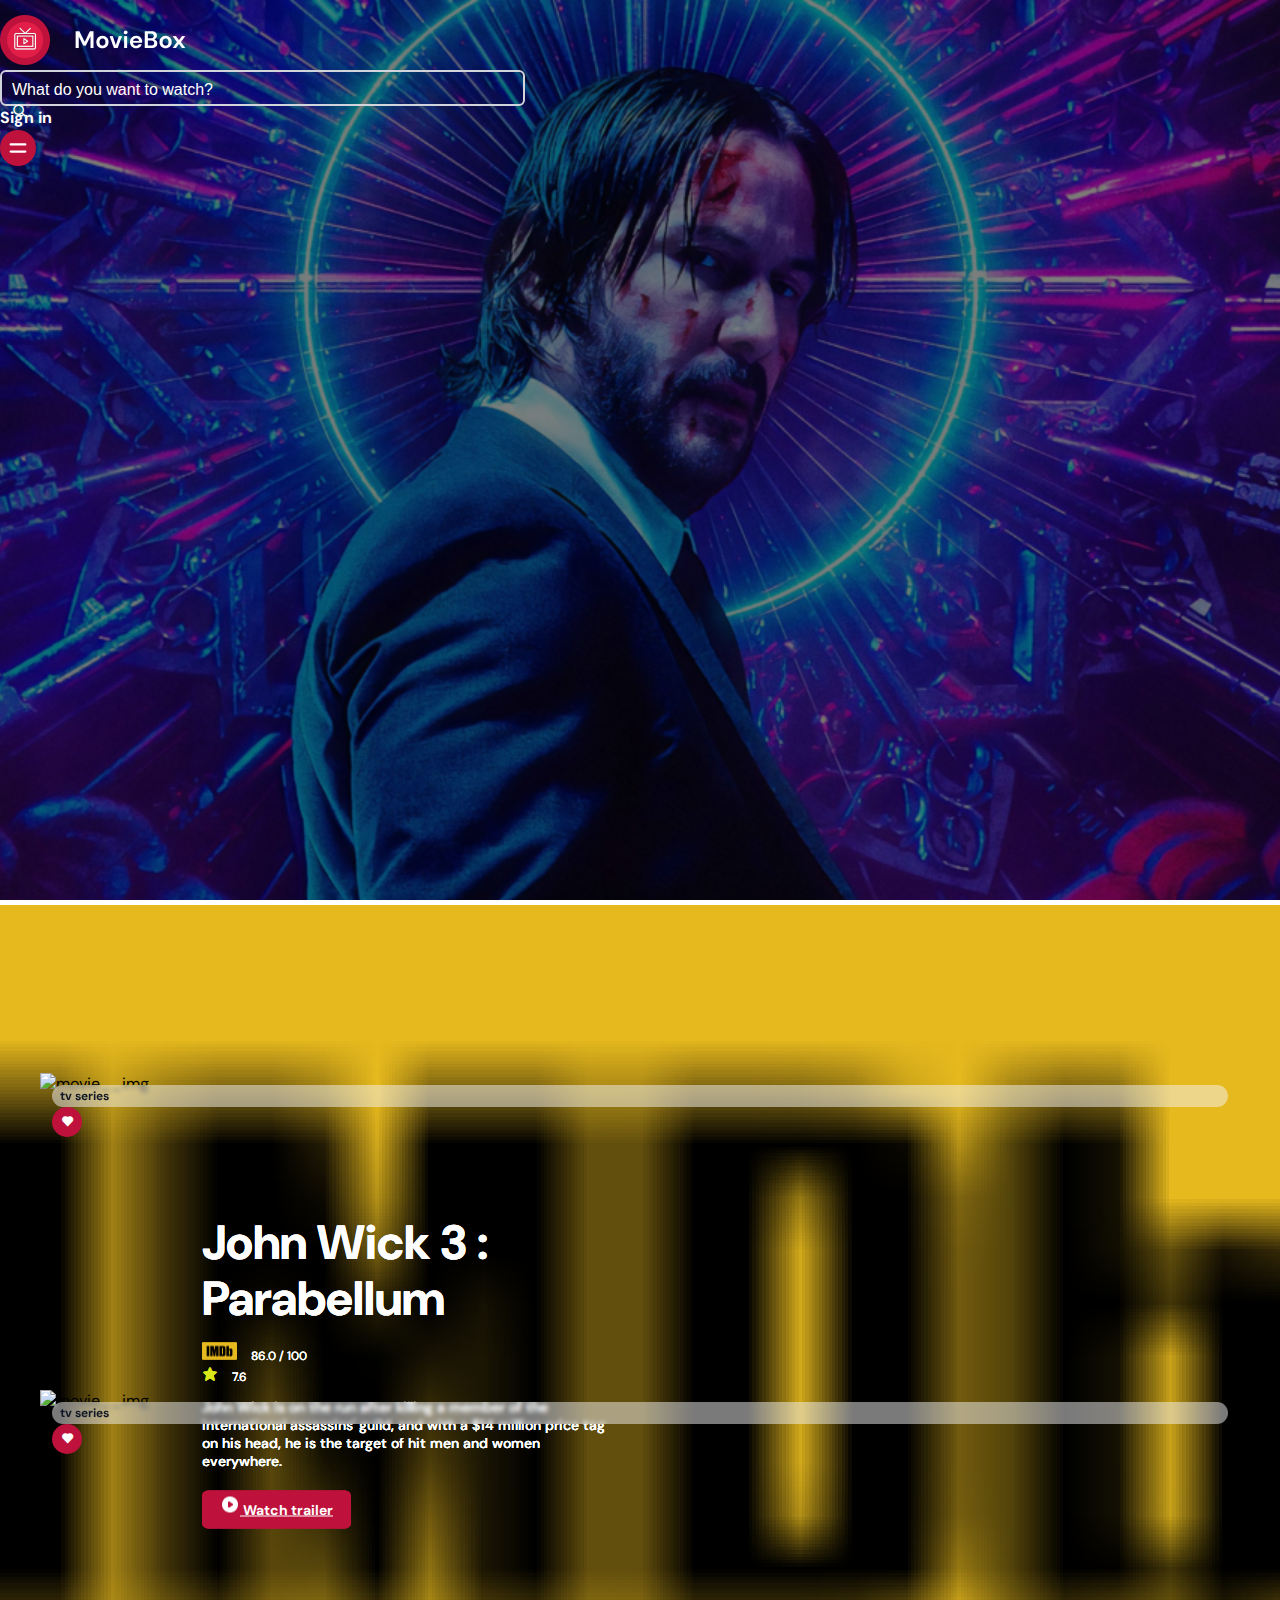
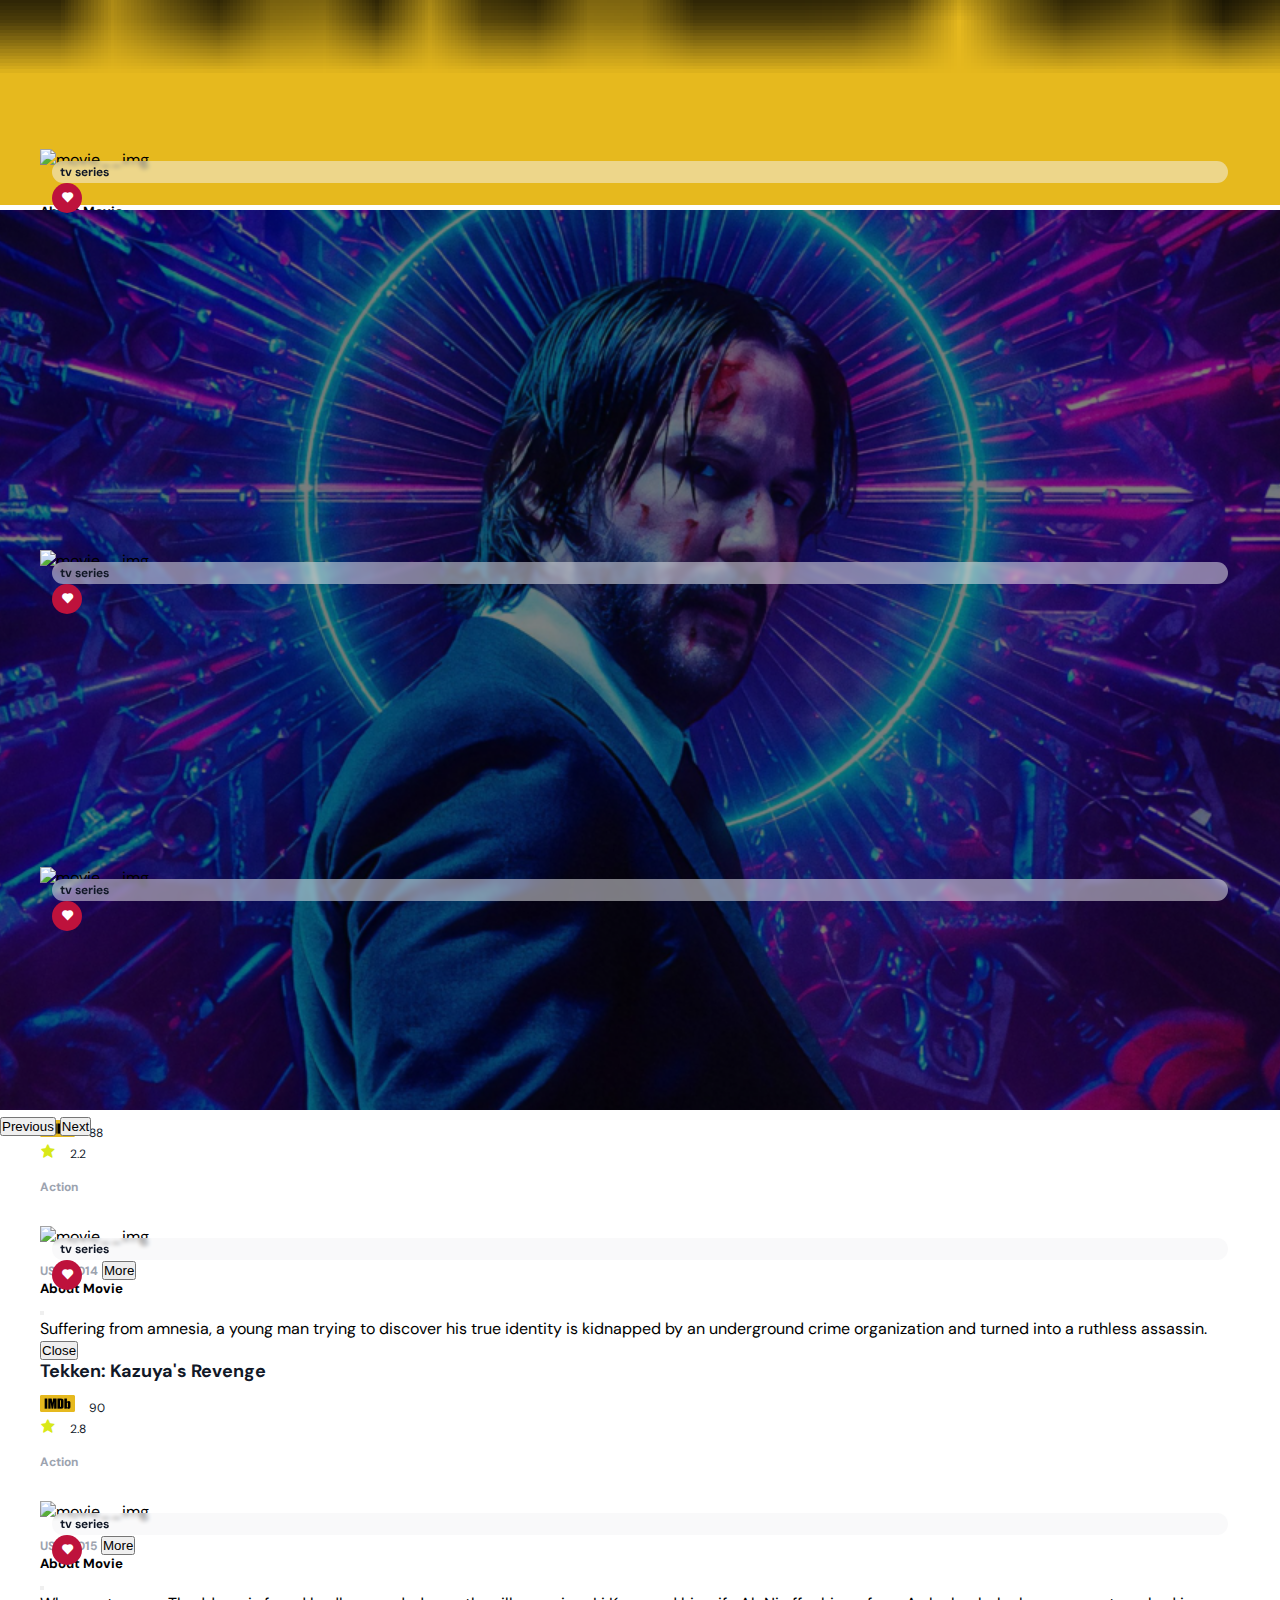
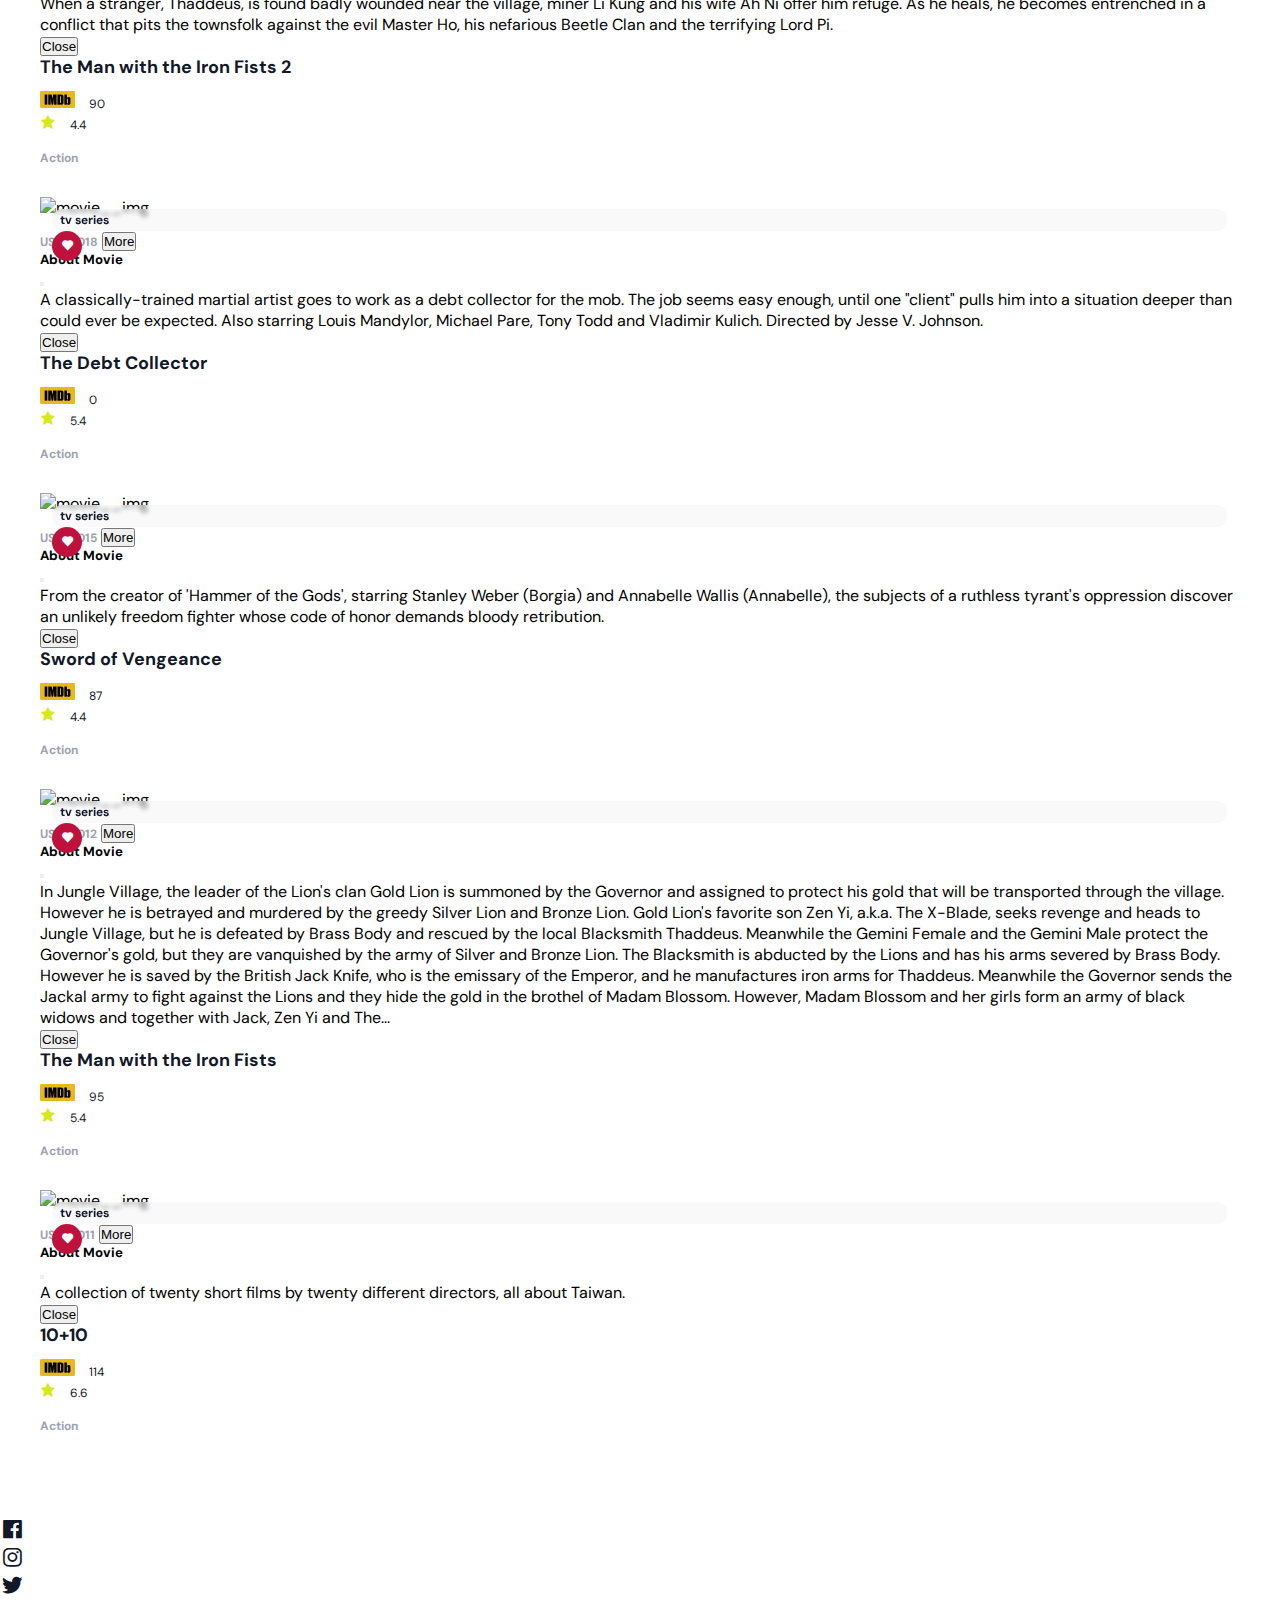
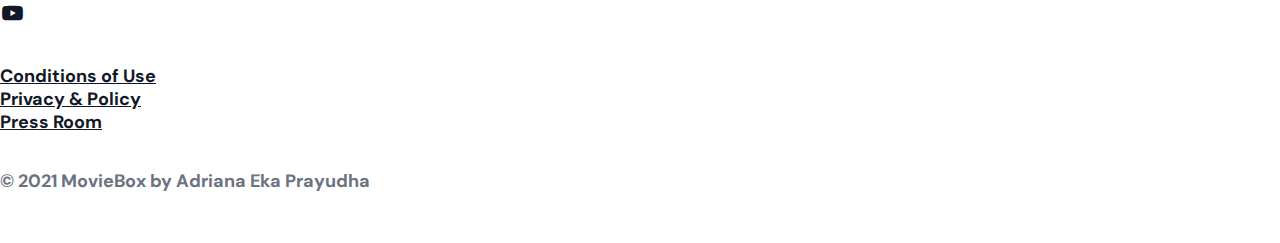
==== action.html @ d77fc3bf "initial commit" ====
<!DOCTYPE html>
<html lang="en">

<head>
  <meta charset="UTF-8">
  <meta http-equiv="X-UA-Compatible" content="IE=edge">
  <meta name="viewport" content="width=device-width, initial-scale=1.0">
  <title>Document</title>
  <link rel="stylesheet" href="https://necolas.github.io/normalize.css/8.0.1/normalize.css">
  <link href="https://cdn.jsdelivr.net/npm/bootstrap@5.1.3/dist/css/bootstrap.min.css" rel="stylesheet" integrity="sha384-1BmE4kWBq78iYhFldvKuhfTAU6auU8tT94WrHftjDbrCEXSU1oBoqyl2QvZ6jIW3" crossorigin="anonymous">
  <link rel="stylesheet" href="css/style.css">
  <link href='https://unpkg.com/boxicons@2.1.2/css/boxicons.min.css' rel='stylesheet'>
</head>

<body>
  <section id="header" class="header">
    <header class="header__intro">
      <div class="container">
        <div class="header__main d-flex align-items-center justify-content-between">
          <div class="header__logobox">
            <a href="#">
              <img class="header__logo" src="imgs/movie-logo.png" alt="logo">
            </a>
          </div>
          <div class="header__inputbox d-flex align-items-center justify-content-between col-6">
            <input id="movie-search" class="header__input" type="text" name="text" placeholder="What do you want to watch?">
            <i class='bx bx-search'></i>
          </div>
          <div class="d-flex align-items-center">
            <h3 class="header__sign">Sign in</h3>
            <button class="header__btn">
              <img src="imgs/menu-btn.svg" alt="menu-btn">
            </button>
          </div>
        </div>
      </div>
    </header>

    <div id="carouselExampleFade" class="carousel slide carousel-fade" data-bs-ride="carousel">
      <div class="carousel-inner">
        <div class="carousel-item active">
          <img src="imgs/poster.png" class="d-block carusel__img" alt="poster">
          <div class="hero__box">
            <h2 class="hero__title">John Wick 3 : Parabellum</h2>
            <div class="item__box d-flex align-items-center">
              <div class="hero__range d-flex align-items-center">
                <img class="movie__imdb" src="imgs/imdb.png" alt="imdb">
               <span class="hero__info">86.0 / 100</span>
              </div>
              <div class="d-flex align-items-center">
                <i class='bx bxs-star' style='color:#d8e818'></i>
                <span class="hero__info">7.6</span>
              </div>
            </div>
            <p class="hero__text">John Wick is on the run after killing a member of the international assassins' guild, and with a $14 million price tag on his head, he is the target of hit men and women everywhere.</p>
            <a class="hero__link text-uppercase text-decoration-none" href="#">
              <img src="imgs/play.png" alt="play">
              Watch trailer
            </a>
          </div>
        </div>
        <div class="carousel-item">
          <img src="imgs/imdb.png" class="d-block carusel__img" alt="img">
          <div class="hero__box">
            <h2 class="hero__title">John Wick 3 : Parabellum</h2>
            <div class="item__box d-flex align-items-center">
              <div class="hero__range d-flex align-items-center">
                <img class="movie__imdb" src="imgs/imdb.png" alt="imdb">
               <span class="hero__info"> 86.0 / 100</span>
              </div>
              <div class="d-flex align-items-center">
                <i class='bx bxs-star' style='color:#d8e818'></i>
                <span class="hero__info">7.6</span>
              </div>
            </div>
            <p class="hero__text">John Wick is on the run after killing a member of the international assassins' guild, and with a $14 million price tag on his head, he is the target of hit men and women everywhere.</p>
            <a class="hero__link text-uppercase text-decoration-none" href="#">
              <img src="imgs/play.png" alt="play">
              Watch trailer
            </a>
          </div>
        </div>
        <div class="carousel-item">
          <img src="imgs/poster.png " class="d-block carusel__img" alt="poster">
          <div class="hero__box">
            <h2 class="hero__title">John Wick 3 : Parabellum</h2>
            <div class="item__box d-flex align-items-center">
              <div class="hero__range d-flex align-items-center">
                <img class="movie__imdb" src="imgs/imdb.png" alt="imdb">
               <span class="hero__info"> 86.0 / 100</span>
              </div>
              <div class="d-flex align-items-center">
                <i class='bx bxs-star' style='color:#d8e818'></i>
                <span class="hero__info">7.6</span>
              </div>
            </div>
            <p class="hero__text">John Wick is on the run after killing a member of the international assassins' guild, and with a $14 million price tag on his head, he is the target of hit men and women everywhere.</p>
            <a class="hero__link text-uppercase text-decoration-none" href="#">
              <img src="imgs/play.png" alt="play">
              Watch trailer
            </a>
          </div>
        </div>
      </div>
      <button class="carousel-control-prev" type="button" data-bs-target="#carouselExampleFade" data-bs-slide="prev">
        <span class="carousel-control-prev-icon" aria-hidden="true"></span>
        <span class="visually-hidden">Previous</span>
      </button>
      <button class="carousel-control-next" type="button" data-bs-target="#carouselExampleFade" data-bs-slide="next">
        <span class="carousel-control-next-icon" aria-hidden="true"></span>
        <span class="visually-hidden">Next</span>
      </button>
    </div>

  </section>


  <main>
    <section id="video" class="movie">
      <div class="container">
        <div class="movie__info d-flex align-items-center justify-content-between">
          <!-- <h3 class="movie__desc">Exclusive Videos</h3> -->
          <h3 class="movie__desc">Action</h3>
        </div>
        <ul id="action-all" class="movie__list list-unstyled d-flex flex-wrap">
          <!-- <li class="video__item col-5">    
            <iframe class="video__link" src="https://www.youtube.com/embed/hnEwJKVWjFM" title="YouTube video player" frameborder="0" allow="accelerometer; autoplay; clipboard-write; encrypted-media; gyroscope; picture-in-picture" allowfullscreen></iframe>
            <p class="video__text">The Suicide Squad : John Cena Interview</p>
          </li>
          <li class="video__item col-5">    
            <iframe class="video__link" src="https://www.youtube.com/embed/l-umG06tKGU" title="YouTube video player" frameborder="0" allow="accelerometer; autoplay; clipboard-write; encrypted-media; gyroscope; picture-in-picture" allowfullscreen></iframe>
            <p class="video__text">The Suicide Squad : John Cena Interview</p>
          </li>
          <li class="video__item col-5">    
            <iframe class="video__link" src="https://www.youtube.com/embed/hnEwJKVWjFM" title="YouTube video player" frameborder="0" allow="accelerometer; autoplay; clipboard-write; encrypted-media; gyroscope; picture-in-picture" allowfullscreen></iframe>
            <p class="video__text">The Suicide Squad : John Cena Interview</p>
          </li> -->
        </ul>
      </div>
    </section>

  </main>

  <footer class="footer">
    <div class="container">
      <div class="text-center">
        <ul class="footer__social d-flex align-items-center social list-unstyled justify-content-center">
          <li class="social__item">
            <a href="#">
              <i class='bx bxl-facebook-square social__ikon'></i>
            </a>
          </li>
          <li class="social__item">
            <a href="#">
              <i class='bx bxl-instagram social__ikon' ></i>
            </a>
          </li>
          <li class="social__item">
            <a href="#">
              <i class='bx bxl-twitter social__ikon' ></i>
            </a>
          </li>
          <li class="social__item">
            <a href="#">
              <i class='bx bxl-youtube social__ikon' ></i>
            </a>
          </li>
        </ul>
        <ul class="footer__list list-unstyled d-flex align-items-center justify-content-center">
          <li class="footer__item">
            <a class="footer__link text-decoration-none" href="#">Conditions of Use</a>
          </li>
          <li class="footer__item">
            <a class="footer__link text-decoration-none" href="#">Privacy & Policy</a>
          </li>
          <li class="footer__item">
            <a class="footer__link text-decoration-none" href="#">Press Room</a>
          </li>
        </ul>
        <p class="footer__text">© 2021 MovieBox by Adriana Eka Prayudha  </p>
      </div>
    </div>
  </footer>
  <script src="js/spp.js"></script>
  <script src="js/action.js"></script>
  <script src="js/main.js"></script>
  <script src="https://cdn.jsdelivr.net/npm/bootstrap@5.1.3/dist/js/bootstrap.bundle.min.js" integrity="sha384-ka7Sk0Gln4gmtz2MlQnikT1wXgYsOg+OMhuP+IlRH9sENBO0LRn5q+8nbTov4+1p" crossorigin="anonymous"></script>
</body>

</html>
---- css/style.css ----
@import url('https://fonts.googleapis.com/css2?family=DM+Sans:wght@400;500;700.fmodaldisplay=swap');

*,
*::after,
*::before {
  margin: 0;
  padding: 0;
  box-sizing: border-box;
}

body {
  background-color: #fff;
  min-height: 100vh;
  display: flex;
  flex-direction: column;
  font-family: 'DM Sans', sans-serif;
  overflow-x: hidden;
}
.header__intro {
  position: relative;
  padding-top: 15px;
  z-index: 100;
}
.header {
  position: relative;
  height: 100vh;
}
.header__inputbox {
  width: 525px;
  height: 36px;
  padding: 6px 10px;
  border: 2px solid #d1d5db;
  border-radius: 6px;
  background-color: transparent;
}
.header__input {
  width: 525px;
  border: none;
  font-weight: 400;
  font-size: 16px;
  line-height: 24px;
  background-color: transparent;
  color: #fff;
}
::placeholder {
  color: #fff;
}
.header__input:focus {
  outline: none;
}

.bx-search {
  color: #fff;
}
.header__sign {
  font-weight: 700;
  font-size: 16px;
  line-height: 24px;
  margin-right: 27px;
  color: #fff;
}
.header__btn {
  width: 36px;
  height: 36px;
  border-radius: 50%;
  background-color: #be123c;
  border: none;
  display: flex;
  align-items: center;
  justify-content: center;
  cursor: pointer;
}
.bx-menu {
  color: #fff;
}
.carousel {
  position: absolute;
  top: 0;
}
.carusel__img {
  height: 100vh;
  width: 100vw;
  object-fit: cover;
}

.hero__box {
  width: 404px;
  position: absolute;
  top: 50%;
  transform: translate(50%, -50%);
}
.hero__title {
  font-weight: 700;
  font-size: 48px;
  line-height: 56px;
  color: #fff;
  margin-bottom: 16px;
}
.hero__text {
  font-weight: 500;
  font-size: 14px;
  line-height: 18px;
  color: #fff;
  margin-bottom: 25px;
}
.hero__range {
  margin-right: 34px;
}
.hero__info {
  font-weight: 400;
  font-size: 12px;
  line-height: 12px;
  color: #fff;
}

.hero__link {
  color: #fff;
  font-weight: 700;
  font-size: 14px;
  line-height: 24px;
  padding: 10px 18px;
  background-color: #be123c;
  border-radius: 6px;
}
.hero__link:hover {
  color: #fff;
}

.movie {
  margin: 82px 0;
}

.movie__desc {
  font-weight: 700;
  font-size: 36px;
  line-height: 47px;
  color: #000;
}
.movie__link {
  font-weight: 400;
  font-size: 18px;
  line-height: 24px;
  color: #be123c;
}
.movie__link:hover {
  color: #be123c;
}

.movie__info {
  padding: 0 40px;
  margin-bottom: 44px;
}

.movie__item {
  padding: 0 40px;
  margin-bottom: 30px;
}
.item__imgbox {
  position: relative;
  margin-bottom: 12px;
}
.movie__btns {
  position: absolute;
  width: 100%;
  top: 12px;
  padding: 0 12px;
}
.movie__tv {
  background: rgba(243, 244, 246, 0.5);
  backdrop-filter: blur(2px);
  border-radius: 12px;
  padding: 3px 8px;
  font-weight: 700;
  font-size: 12px;
  line-height: 16px;
  color: #111827;
}
.movie__btn {
  width: 30px;
  height: 30px;
  border-radius: 50%;
  display: flex;
  align-items: center;
  justify-content: center;
  border: none;
  background-color: #be123c;
}

.bxs-heart {
  color: #fff;
}
.item__img {
  width: 100%;
  height: 100%;
  object-fit: contain;
}
.item__years {
  font-weight: 700;
  font-size: 12px;
  line-height: 16px;
  display: inline-block;
  color: #9ca3af;
}
.item__title {
  font-weight: 700;
  font-size: 18px;
  line-height: 23px;
  color: #111827;
  margin-bottom: 12px;
}
.item__box {
  margin-bottom: 12px;
}
.movie__imdb {
  margin-right: 10px;
}
.item__range {
  font-weight: 400;
  font-size: 12px;
  line-height: 12px;
  color: #111827;
}
.bxs-star {
  margin-right: 10px;
}
.item__percent {
  font-weight: 400;
  font-size: 12px;
  line-height: 12px;
  color: #111827;
}
.item__category {
  font-weight: 700;
  font-size: 12px;
  line-height: 16px;
  color: #9ca3af;
}
.video__list {
  overflow-x: hidden;
}

.video__item {
  padding: 0 20px;
}

.video__link {
  width: 100%;
  height: 253px;
}
.video__text {
  margin-top: 12px;
  font-weight: 700;
  font-size: 18px;
  line-height: 23px;
  color: #111827;
}

.social__item:not(:last-child) {
  margin-right: 48px;
}


.social__ikon {
  color: #111827;
  font-size: 25px;
}


.footer__item:not(:last-child) {
  margin-right: 48px;
}
.footer__link {
  font-weight: 700;
  font-size: 18px;
  line-height: 23px;
  color: #111827;
}

.footer__text {
  font-weight: 700;
  font-size: 18px;
  line-height: 23px;
  color: #6b7280;
}
.footer__social {
  margin-bottom: 36px;
}
.footer__list {
  margin-bottom: 36px;
}

.footer {
  margin-bottom: 50px;
}
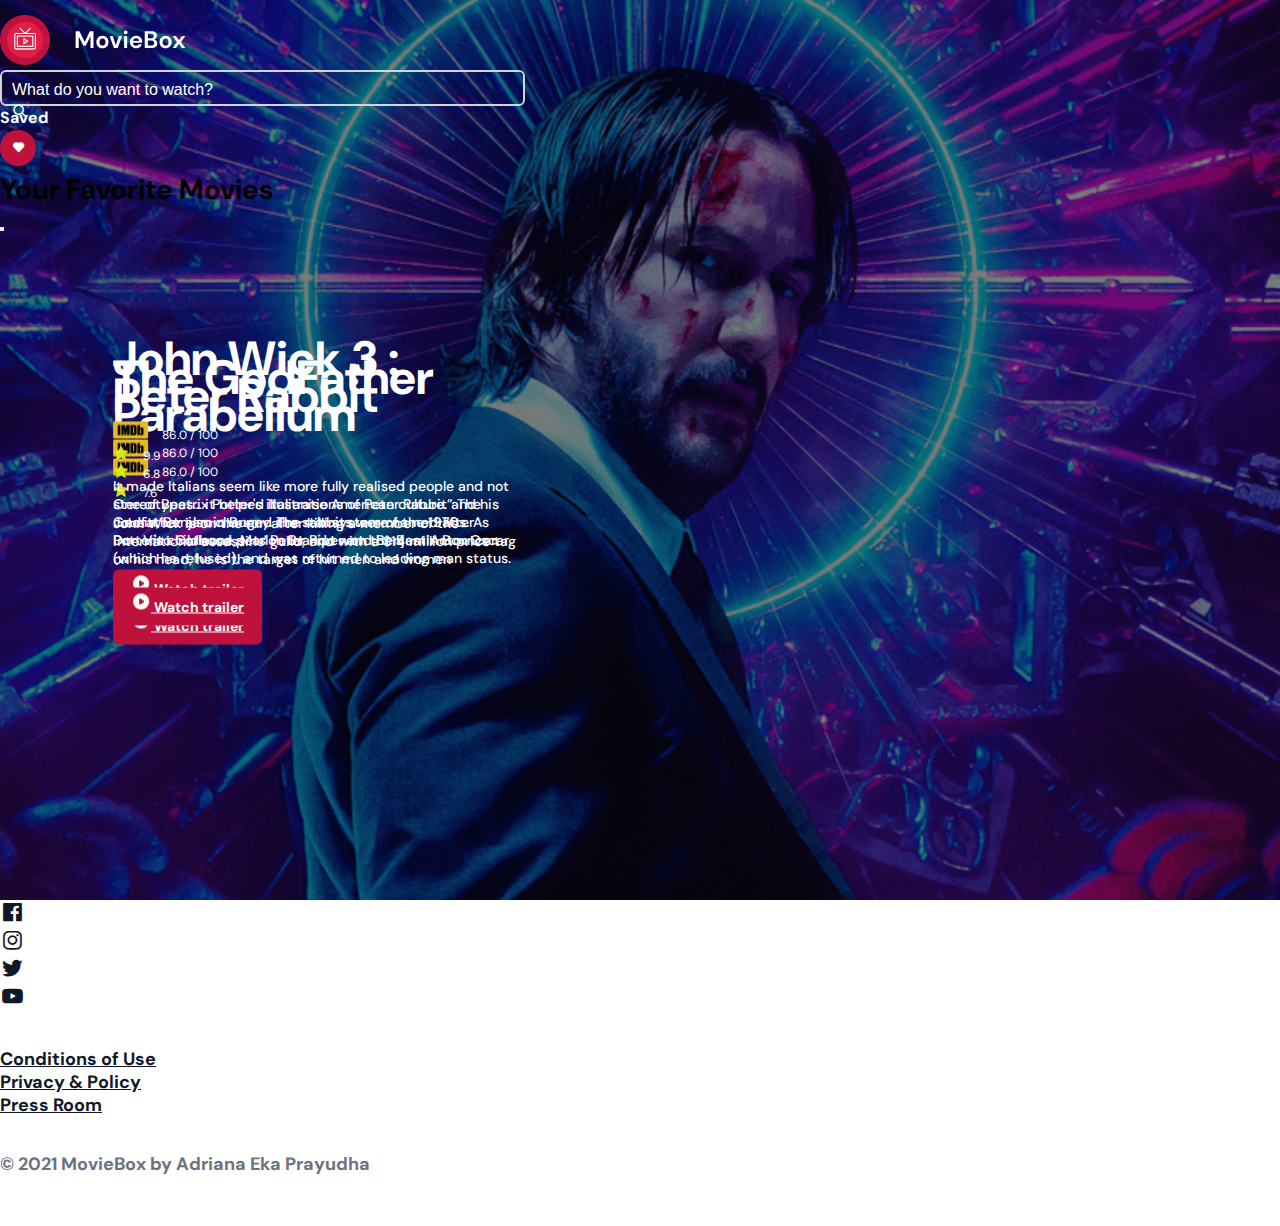
==== commit 75ec84b3: "intial commit" ====
--- a/action.html
+++ b/action.html
@@ -27,10 +27,21 @@
             <i class='bx bx-search'></i>
           </div>
           <div class="d-flex align-items-center">
-            <h3 class="header__sign">Sign in</h3>
-            <button class="header__btn">
-              <img src="imgs/menu-btn.svg" alt="menu-btn">
-            </button>
+            <h3 class="header__sign mb-0">Saved</h3>
+
+            <button class="header__btn" type="button" data-bs-toggle="offcanvas" data-bs-target="#offcanvasRight" aria-controls="offcanvasRight"><i class='bx bxs-heart' ></i></button>
+            <div class="offcanvas offcanvas-end" tabindex="-1" id="offcanvasRight" aria-labelledby="offcanvasRightLabel">
+              <div class="offcanvas-header">
+                <h5 id="offcanvasRightLabel" class="header__desc">Your Favorite Movies</h5>
+                <button type="button" class="btn-close text-reset" data-bs-dismiss="offcanvas" aria-label="Close"></button>
+              </div>
+              <div class="offcanvas-body">
+                <ul id="canva-list" class="p-0 m-0 list-unstyled">
+                  
+                </ul>
+              </div>
+            </div>
+
           </div>
         </div>
       </div>
@@ -39,7 +50,7 @@
     <div id="carouselExampleFade" class="carousel slide carousel-fade" data-bs-ride="carousel">
       <div class="carousel-inner">
         <div class="carousel-item active">
-          <img src="imgs/poster.png" class="d-block carusel__img" alt="poster">
+          <img src="imgs/poster-new.png" class="d-block carusel__img" alt="poster">
           <div class="hero__box">
             <h2 class="hero__title">John Wick 3 : Parabellum</h2>
             <div class="item__box d-flex align-items-center">
@@ -53,16 +64,16 @@
               </div>
             </div>
             <p class="hero__text">John Wick is on the run after killing a member of the international assassins' guild, and with a $14 million price tag on his head, he is the target of hit men and women everywhere.</p>
-            <a class="hero__link text-uppercase text-decoration-none" href="#">
+            <a class="hero__link text-uppercase text-decoration-none" href="https://youtu.be/x2db3fR1fBs">
               <img src="imgs/play.png" alt="play">
               Watch trailer
             </a>
           </div>
         </div>
         <div class="carousel-item">
-          <img src="imgs/imdb.png" class="d-block carusel__img" alt="img">
+          <img src="https://www.fao.org/typo3temp/pics/85d01a8737.jpg" class="d-block carusel__img" alt="img">
           <div class="hero__box">
-            <h2 class="hero__title">John Wick 3 : Parabellum</h2>
+            <h2 class="hero__title">Peter Rabbit</h2>
             <div class="item__box d-flex align-items-center">
               <div class="hero__range d-flex align-items-center">
                 <img class="movie__imdb" src="imgs/imdb.png" alt="imdb">
@@ -70,20 +81,20 @@
               </div>
               <div class="d-flex align-items-center">
                 <i class='bx bxs-star' style='color:#d8e818'></i>
-                <span class="hero__info">7.6</span>
+                <span class="hero__info">6.8</span>
               </div>
             </div>
-            <p class="hero__text">John Wick is on the run after killing a member of the international assassins' guild, and with a $14 million price tag on his head, he is the target of hit men and women everywhere.</p>
-            <a class="hero__link text-uppercase text-decoration-none" href="#">
+            <p class="hero__text">One of Beatrix Potter's illustrations of Peter Rabbit and his cousin, Benjamin Bunny. The rabbits were named after Potter's childhood pets Peter Piper and Benjamin Bouncer.</p>
+            <a class="hero__link text-uppercase text-decoration-none" href="https://youtu.be/7Pa_Weidt08">
               <img src="imgs/play.png" alt="play">
               Watch trailer
             </a>
           </div>
         </div>
         <div class="carousel-item">
-          <img src="imgs/poster.png " class="d-block carusel__img" alt="poster">
+          <img src="https://images.theconversation.com/files/448820/original/file-20220228-20-1xn1tw4.jpeg?ixlib=rb-1.1.0&rect=17%2C0%2C2000%2C1329&q=20&auto=format&w=320&fit=clip&dpr=2&usm=12&cs=strip" class="d-block carusel__img" alt="poster">
           <div class="hero__box">
-            <h2 class="hero__title">John Wick 3 : Parabellum</h2>
+            <h2 class="hero__title">The GodFather</h2>
             <div class="item__box d-flex align-items-center">
               <div class="hero__range d-flex align-items-center">
                 <img class="movie__imdb" src="imgs/imdb.png" alt="imdb">
@@ -91,11 +102,11 @@
               </div>
               <div class="d-flex align-items-center">
                 <i class='bx bxs-star' style='color:#d8e818'></i>
-                <span class="hero__info">7.6</span>
+                <span class="hero__info">9.9</span>
               </div>
             </div>
-            <p class="hero__text">John Wick is on the run after killing a member of the international assassins' guild, and with a $14 million price tag on his head, he is the target of hit men and women everywhere.</p>
-            <a class="hero__link text-uppercase text-decoration-none" href="#">
+            <p class="hero__text">It made Italians seem like more fully realised people and not stereotypes… it helped Italianise American culture.” The Godfather also changed the star system of the 1970s. As Don Vito Corleone, Marlon Brando won the Best Actor Oscar (which he refused), and was returned to leading man status.</p>
+            <a class="hero__link text-uppercase text-decoration-none" href="https://youtu.be/sY1S34973zA">
               <img src="imgs/play.png" alt="play">
               Watch trailer
             </a>
@@ -113,31 +124,6 @@
     </div>
 
   </section>
-
-
-  <main>
-    <section id="video" class="movie">
-      <div class="container">
-        <div class="movie__info d-flex align-items-center justify-content-between">
-          <!-- <h3 class="movie__desc">Exclusive Videos</h3> -->
-          <h3 class="movie__desc">Action</h3>
-        </div>
-        <ul id="action-all" class="movie__list list-unstyled d-flex flex-wrap">
-          <!-- <li class="video__item col-5">    
-            <iframe class="video__link" src="https://www.youtube.com/embed/hnEwJKVWjFM" title="YouTube video player" frameborder="0" allow="accelerometer; autoplay; clipboard-write; encrypted-media; gyroscope; picture-in-picture" allowfullscreen></iframe>
-            <p class="video__text">The Suicide Squad : John Cena Interview</p>
-          </li>
-          <li class="video__item col-5">    
-            <iframe class="video__link" src="https://www.youtube.com/embed/l-umG06tKGU" title="YouTube video player" frameborder="0" allow="accelerometer; autoplay; clipboard-write; encrypted-media; gyroscope; picture-in-picture" allowfullscreen></iframe>
-            <p class="video__text">The Suicide Squad : John Cena Interview</p>
-          </li>
-          <li class="video__item col-5">    
-            <iframe class="video__link" src="https://www.youtube.com/embed/hnEwJKVWjFM" title="YouTube video player" frameborder="0" allow="accelerometer; autoplay; clipboard-write; encrypted-media; gyroscope; picture-in-picture" allowfullscreen></iframe>
-            <p class="video__text">The Suicide Squad : John Cena Interview</p>
-          </li> -->
-        </ul>
-      </div>
-    </section>
 
   </main>
 
--- a/css/style.css
+++ b/css/style.css
@@ -14,8 +14,8 @@
   display: flex;
   flex-direction: column;
   font-family: 'DM Sans', sans-serif;
-  overflow-x: hidden;
-}
+}
+
 .header__intro {
   position: relative;
   padding-top: 15px;
@@ -24,6 +24,7 @@
 .header {
   position: relative;
   height: 100vh;
+  overflow-x: hidden;
 }
 .header__inputbox {
   width: 525px;
@@ -46,6 +47,7 @@
   color: #fff;
 }
 .header__input:focus {
+  background-color: transparent;
   outline: none;
 }
 
@@ -56,7 +58,7 @@
   font-weight: 700;
   font-size: 16px;
   line-height: 24px;
-  margin-right: 27px;
+  margin-right: 25px;
   color: #fff;
 }
 .header__btn {
@@ -64,15 +66,14 @@
   height: 36px;
   border-radius: 50%;
   background-color: #be123c;
+  color: #fff;
   border: none;
   display: flex;
   align-items: center;
   justify-content: center;
   cursor: pointer;
 }
-.bx-menu {
-  color: #fff;
-}
+
 .carousel {
   position: absolute;
   top: 0;
@@ -87,7 +88,7 @@
   width: 404px;
   position: absolute;
   top: 50%;
-  transform: translate(50%, -50%);
+  transform: translate(28%, -50%);
 }
 .hero__title {
   font-weight: 700;
@@ -125,14 +126,18 @@
 .hero__link:hover {
   color: #fff;
 }
-
 .movie {
-  margin: 82px 0;
-}
-
+  position: relative;
+}
 .movie__desc {
   font-weight: 700;
   font-size: 36px;
+  line-height: 47px;
+  color: #000;
+}
+.header__desc {
+  font-weight: 700;
+  font-size: 28px;
   line-height: 47px;
   color: #000;
 }
@@ -184,11 +189,13 @@
   justify-content: center;
   border: none;
   background-color: #be123c;
-}
-
-.bxs-heart {
-  color: #fff;
-}
+  color: #fff;
+  transition: transform 0.4s ease;
+}
+.movie__btn:active {
+  transform: scale(0.7);
+}
+
 .item__img {
   width: 100%;
   height: 100%;
@@ -235,6 +242,14 @@
   line-height: 16px;
   color: #9ca3af;
 }
+
+.modal-dialog {
+  max-width: 1000px;
+}
+.dialog {
+  max-height: 1000px;
+}
+
 .video__list {
   overflow-x: hidden;
 }
@@ -259,7 +274,6 @@
   margin-right: 48px;
 }
 
-
 .social__ikon {
   color: #111827;
   font-size: 25px;
@@ -293,3 +307,212 @@
   margin-bottom: 50px;
 }
 
+.btn-close:hover {
+  transition: all 0.6s ease;
+  transform: rotate(180deg);
+}
+
+.modal__btn {
+  width: 30px;
+  height: 30px;
+  border-radius: 50%;
+  display: flex;
+  align-items: center;
+  justify-content: center;
+  border: none;
+  background-color: #be123c;
+  color: #fff;
+  transition: transform 0.4s ease;
+}
+.modal__btn:active {
+  transform: scale(0.8);
+}
+
+.bxs-trash-alt {
+  font-size: 18px;
+}
+
+
+.carousel-indicators {
+  display: flex;
+  flex-direction: column;
+  align-items: flex-end;
+  justify-content: flex-end;
+}
+
+.carusel-btn {
+  position: relative;
+  background-color: transparent !important;
+  bottom: 280px;
+  right: -120px;
+  text-indent: 0px !important;
+  color: #fff;
+  font-weight: 700;
+  font-size: 22px;
+  margin-bottom: 20px;
+}
+
+.carusel-btn::before {
+  content: '';
+  display: inline-block;
+  position: absolute;
+  right: 35px;
+  top: 15px;
+  width: 25px;
+  height: 4px;
+  background-color: #fff;
+  border-radius: 6px;
+}
+.smodal {
+  display: none;
+  position: fixed;
+  top: 0;
+  width: 100%;
+  height: 100vh;
+  background-color: rgba(0, 0, 0, 0.438);
+  z-index: 1;
+}
+
+.smodal__main {
+  height: 830px;
+  display: flex;
+  align-items: center;
+  justify-content: center;
+}
+.smodal__item {
+  width: 1000px;
+  max-height: 700px;
+  padding: 20px 10px;
+  border-radius: 6px;
+  background-color: #fff;
+  box-shadow: rgba(0, 0, 0, 0.1) 0px 4px 12px;
+}
+
+#modal-list {
+  max-height: 700px;
+  overflow-y: scroll;
+}
+.filter {
+  padding-left: 80px;
+  margin-bottom: 60px;
+}
+
+.filter__text {
+  width: 250px;
+  height: 39px;
+  margin-right: 15px;
+  border: 1px solid #be123c;
+  border-radius: 5px;
+  padding-left: 15px;
+  font-size: 16px;
+  color: #be123c;
+}
+
+.filter__text::placeholder {
+  color: #be123c;
+}
+.filter__text:focus {
+  outline: none;
+}
+
+::-webkit-scrollbar {
+  width: 10px;
+}
+
+::-webkit-scrollbar-thumb {
+  background: linear-gradient(transparent, #fa163f);
+  border-radius: 6px;
+}
+
+::-webkit-scrollbar-thumb:hover {
+  background: linear-gradient(transparent, indigo);
+}
+
+.header__scroll-down {
+  position: absolute;
+  bottom: 5%;
+  left: 48%;
+  text-decoration: none;
+  z-index: 100;
+}
+
+.header__down {
+  width: 13px;
+  height: 13px;
+  display: block;
+  border-right: 2px solid #fff;
+  border-bottom: 2px solid #fff;
+  transform: rotate(45deg);
+  margin: -8px;
+  animation: animate 2s infinite;
+  transition: all 0.5s linear;
+}
+
+.header__down {
+  position: absolute;
+  bottom: 4%;
+  left: 51%;
+  animation: animate 2s infinite;
+  transition: all 0.5s linear;
+}
+
+.header__down:nth-child(2) {
+  animation-delay: 0.2s;
+}
+
+@keyframes animate {
+  0% {
+    opacity: 0;
+  }
+
+  50% {
+    opacity: 1;
+    transform: rotate(45deg) translate(10px, 10px);
+  }
+
+  100% {
+    opacity: 0;
+  }
+}
+
+.header__story {
+  font-weight: bold;
+  font-size: 12px;
+  line-height: 22px;
+  color: #fff;
+  text-transform: uppercase;
+}
+
+.header__down-link {
+  text-decoration: none;
+}
+
+.btn-slider-left {
+  position: absolute;
+  left: 3%;
+  top: 50%;
+  color: #be123c;
+  border: none;
+  background-color: transparent;
+  z-index: 100;
+}
+.btn-slider-right {
+  position: absolute;
+  right: 3%;
+  top: 48%;
+  color: #be123c;
+  border: none;
+  background-color: transparent;
+  z-index: 100;
+}
+.bx-chevron-left,
+.bx-chevron-right {
+  font-size: 50px;
+}
+.buttn-right {
+  transform: rotate(180deg);
+}
+#main-list {
+  overflow-x: hidden;
+  transform: translateX(0);
+}
